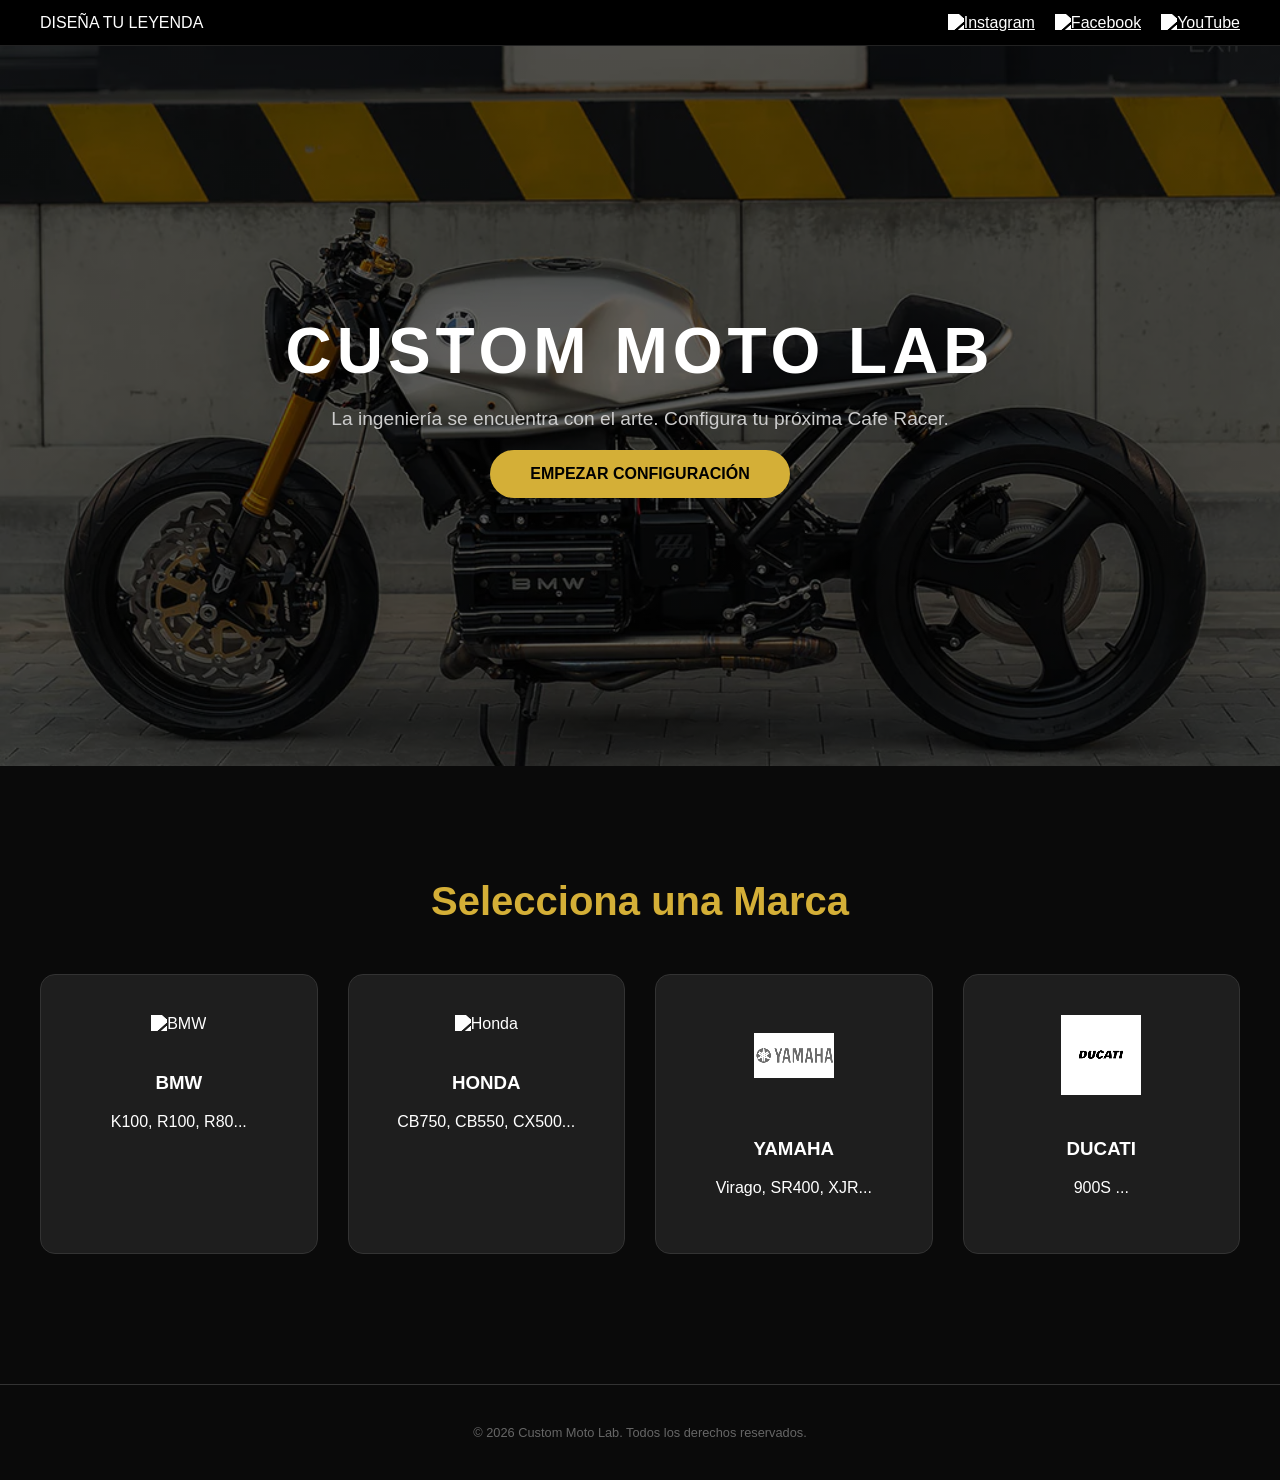
==== index.html @ 9e9fee02 "Add files via upload" ====
<!DOCTYPE html>
<html lang="es">
<head>
    <meta charset="UTF-8">
    <meta name="viewport" content="width=device-width, initial-scale=1.0">
    <title>Custom Moto Lab | Diseña tu leyenda</title>
    <link rel="stylesheet" href="style.css">
    
</head>
<body>
    <div class="top-bar">
        <div class="top-bar-container">
            <span class="top-bar-text">DISEÑA TU LEYENDA</span>
            <div class="social-icons">
                <a href="https://instagram.com" target="_blank"><img src="assets/logos/instagram.svg" alt="Instagram"></a>
                <a href="https://facebook.com" target="_blank"><img src="assets/logos/facebook.svg" alt="Facebook"></a>
                <a href="https://youtube.com" target="_blank"><img src="assets/logos/youtube.svg" alt="YouTube"></a>
            </div>
        </div>
    </div>

    <header class="hero">
        <div class="hero-content">
            <h1>Custom Moto Lab</h1>
            <p>La ingeniería se encuentra con el arte. Configura tu próxima Cafe Racer.</p>
            <a href="#marcas" class="btn-main">Empezar Configuración</a>
        </div>
    </header>

    <section id="marcas" class="brands-section">
        <h2>Selecciona una Marca</h2>
        
        <div class="brands-grid">
            <a href="bmw-models.html" class="brand-card">
                <img src="https://upload.wikimedia.org/wikipedia/commons/4/44/BMW.svg" alt="BMW">
                <h3>BMW</h3>
                <p>K100, R100, R80...</p>
            </a>

            <a href="honda-models.html" class="brand-card">
                <img src="https://upload.wikimedia.org/wikipedia/commons/7/7b/Honda_Logo.svg" alt="Honda">
                <h3>HONDA</h3>
                <p>CB750, CB550, CX500...</p>
            </a>

            <a href="yamaha-models.html" class="brand-card">
                <img src="ASSETS/LOGOS/YAMAHA-LOGO.jpg" alt="Yamaha">
                <h3>YAMAHA</h3>
                <p>Virago, SR400, XJR...</p>
            </a>

            <a href="ducati-models.html" class="brand-card">
                <img src="ASSETS/LOGOS/DUCATI-LOGO.jpg" alt="Ducati">
                <h3>DUCATI</h3>
                <p>900S ...</p>
            </a>
        </div>

        </div>
    </section>

    <footer style="padding: 40px; text-align: center; border-top: 1px solid #333; margin-top: 50px; font-size: 0.8rem; color: #666;">
        &copy; 2026 Custom Moto Lab. Todos los derechos reservados.
    </footer>

</body>
</html>
---- style.css ----
/* --- TOP BAR (Corregida) --- */
.top-bar {
    background-color: #000000; 
    height: 45px;           
    width: 100%;
    display: flex;
    align-items: center;
    position: relative; /* Se coloca en el flujo normal del documento */
    z-index: 1000;      /* Se asegura de estar por encima de cualquier capa */
    border-bottom: 1px solid #222;
}

.top-bar-container {
    max-width: 1200px;
    width: 100%;
    margin: 0 auto;
    padding: 0 20px;
    display: flex;
    justify-content: space-between; 
    align-items: center;
}

/* Logos Redes Sociales */
.social-icons {
    display: flex;
    gap: 20px;
}

.social-icons img {
    width: 20px;
    height: 20px;
    filter: brightness(0) invert(1); /* Los vuelve blancos */
    transition: 0.3s;
}

/* =========================================
   VARIABLES GLOBALES (ADN de Marca)
   ========================================= */
:root {
    /* Colores Principales */
    --accent: #0022fc;           /* Azul eléctrico profesional */
    --accent-gold: #d4af37;      /* Color dorado/premium */
    --accent-hover: #182466;     /* Azul oscuro para interacción */
    
    /* Fondos y Textos */
    --dark: #121212;
    --bg-dark: #0a0a0a;          /* Fondo base */
    --light: #f4f4f4;
    --panel-light: #ffffff;      /* Paneles de configuración */
    --card-bg: #1e1e1e;          /* Fondo de las tarjetas de motos */
    
    /* Tipografía y Bordes */
    --text-main: #333333;        /* Texto en paneles claros */
    --text-muted: #aaaaaa;       /* Texto secundario */
    --border-color: rgba(0, 0, 0, 0.1);
}

/* =========================================
   ESTILOS BASE
   ========================================= */
body {
    margin: 0;
    padding: 0;
    font-family: 'Segoe UI', Roboto, Helvetica, Arial, sans-serif;
    background-color: var(--bg-dark);
    color: white;
    overflow-x: hidden;
    scroll-behavior: smooth;
}

/* --- BANNER PRINCIPAL --- */
.hero {
    height: 80vh;
    background: linear-gradient(rgba(0,0,0,0.6), rgba(0,0,0,0.6)), url('ASSETS/FOTOS/BMW-K75.webp') center/cover;
    display: flex;
    align-items: center;
    justify-content: center;
    text-align: center;
    padding: 0 20px;
}

.hero-content h1 {
    font-size: 4rem;
    margin: 0;
    text-transform: uppercase;
    letter-spacing: 5px;
}

.hero-content p {
    font-size: 1.2rem;
    margin: 20px 0;
    color: #ccc;
}

/* =========================================
   BOTONES UNIFICADOS
   ========================================= */
.btn-main {
    padding: 15px 40px;
    background: var(--accent-gold);
    color: black;
    text-decoration: none;
    font-weight: bold;
    text-transform: uppercase;
    border-radius: 50px;
    transition: 0.3s;
    display: inline-block;
}

.btn-main:hover {
    background: white;
    letter-spacing: 2px;
}

.btn-configurar, .btn-atras {
    padding: 15px 30px;
    background: var(--accent);
    color: white;
    border: none;
    border-radius: 50px;
    cursor: pointer;
    font-weight: bold;
    text-transform: uppercase;
    transition: all 0.3s ease;
    text-decoration: none;
    display: inline-block;
    text-align: center;
    font-size: 0.85rem;
}

.btn-configurar2 {
    padding: 15px 30px;
    background: #d4af37;
    color: white;
    border: none;
    border-radius: 50px;
    cursor: pointer;
    font-weight: bold;
    text-transform: uppercase;
    transition: all 0.3s ease;
    text-decoration: none;
    display: inline-block;
    text-align: center;
    font-size: 0.85rem;
}

.btn-configurar:hover {
    background: var(--accent-hover);
    transform: translateY(-2px);
    box-shadow: 0 5px 15px rgba(0, 34, 252, 0.4);
}

.btn-volver-atras {
    text-decoration: none;
    color: #666;
    font-size: 0.75rem;
    font-weight: bold;
    text-transform: uppercase;
    letter-spacing: 1px;
    padding: 8px 15px;
    border: 1px solid #ddd;
    border-radius: 4px;
    transition: 0.3s;
}

.btn-volver-atras:hover {
    color: #d4af37;
    border-color: #d4af37;
}

/* =========================================
   SECCIÓN MARCAS (Logos)
   ========================================= */
.brands-section {
    padding: 80px 20px;
    max-width: 1200px;
    margin: 0 auto;
}

.brands-section h2 {
    text-align: center;
    font-size: 2.5rem;
    margin-bottom: 50px;
    color: var(--accent-gold);
}

.brands-grid {
    display: grid;
    grid-template-columns: repeat(auto-fit, minmax(250px, 1fr));
    gap: 30px;
}

.brand-card {
    background: #1e1e1e;
    border-radius: 15px;
    padding: 40px;
    text-align: center;
    transition: all 0.3s ease;
    text-decoration: none;
    color: white;
    border: 1px solid #333;
}

.brand-card:hover {
    transform: translateY(-10px);
    border-color: var(--accent-gold);
    box-shadow: 0 10px 30px rgba(212, 175, 55, 0.2);
}

.brand-card img {
    width: 80px;
    height: 80px;
    object-fit: contain;
    margin-bottom: 20px;
    filter: grayscale(1) brightness(2);
    transition: 0.3s;
}

.brand-card:hover img {
    filter: grayscale(0) brightness(1);
}

/* =========================================
   GRID DE MODELOS (BMW, Honda, etc.)
   ========================================= */
.models-grid {
    display: flex;
    flex-wrap: wrap;
    justify-content: center;
    gap: 30px;
    padding: 40px 20px;
    max-width: 1300px;
    margin: 0 auto;
}

.model-card {
    width: 350px;
    background: var(--card-bg);
    border-radius: 20px;
    overflow: hidden;
    border: 1px solid #333;
    transition: transform 0.3s ease, border-color 0.3s ease;
    display: flex;
    flex-direction: column;
}

.model-card:hover {
    transform: translateY(-10px);
    border-color: #d4af37;
}

.model-img {
    width: 100%;
    height: 220px;
    background-size: cover;
    background-position: center;
    border-bottom: 2px solid  #d4af37;
}

.model-info {
    padding: 25px;
    text-align: center;
    flex-grow: 1;
}

.model-info h3 {
    margin: 0 0 10px 0;
    font-size: 1.5rem;
    color: #fff;
}

.model-info p {
    color: var(--text-muted);
    font-size: 0.9rem;
    line-height: 1.5;
    margin-bottom: 25px;
}

/* =========================================
   CONFIGURADOR 3D (Sidebar y Acordeones)
   ========================================= */
/* Sidebar: La hacemos un contenedor que no se mueva */
/* Obligamos a la sidebar a ocupar todo el alto para que sirva de ancla */
.sidebar {
    width: 450px;
    background: #ffffff;
    display: flex;
    flex-direction: column;
    z-index: 5;
    margin-top: 45px;
    
}

.scroll-container {
    flex-grow: 1; 
    overflow-y: auto;
    padding-bottom: 0px; /* <--- CAMBIAR DE 20px A 0px */
}

.footer-sidebar {
    position: static; 
    width: 100%;
    /* Ajustamos: 15px arriba, 20px lados, 5px abajo */
    padding:20px ; /* <--- CAMBIAR ESTO */
    background: white; 
    border-top: 1px solid #ddd;
    box-sizing: border-box;
    
}

.btn-configurar {
    width: 100%;
    padding: 15px;
    background: #0022fc;
    color: white;
    border: none;
    border-radius: 50px;
    font-weight: bold;
    cursor: pointer;
}

/* Estilo para que el scroll se vea más fino (opcional) */
.scroll-container::-webkit-scrollbar {
    width: 6px;
}
.scroll-container::-webkit-scrollbar-thumb {
    background: #ddd;
    border-radius: 10px;
}

.sidebar-header {
    padding: 20px 25px;
    background: #f5f5f5;
    border-bottom: 1px solid var(--border-color);
    display: flex;
    justify-content: space-between;
    align-items: center;
}

.accordion {
    background: transparent;
    color: var(--accent);
    cursor: pointer;
    padding: 20px 25px;
    width: 100%;
    border: none;
    border-bottom: 1px solid var(--border-color);
    text-align: left;
    font-size: 0.8rem;
    font-weight: bold;
    text-transform: uppercase;
    display: flex;
    justify-content: space-between;
}

.accordion:hover, .accordion.active {
    background-color: var(--accent);
    color: white;
}

.panel {
    max-height: 0;
    overflow: hidden;
    transition: max-height 0.3s ease-out;
    background-color: #fcfcfc;
}

.panel-content {
    padding: 20px 25px;
}
/* Esta clase obliga a que la moto y el menú se pongan en paralelo */
.body-configurador {
    display: flex !important;
    flex-direction: row !important; /* Moto a la izquierda, Sidebar a la derecha */
    height: 100vh !important;
    width: 100vw !important;
    margin: 0;
    overflow: hidden;
}

/* Forzamos a que la moto ocupe todo el espacio restante */
.body-configurador model-viewer {
    flex: 1; 
    height: 100%;
    width: 100%;
    background: radial-gradient(#ffffff, #ccc8c8);
}

/* =========================================
   SELECTORES DE COLOR Y ACABADOS
   ========================================= */
.color-grid {
    display: flex;
    gap: 12px;
    flex-wrap: wrap;
    margin-bottom: 20px;
}

.color-dot {
    width: 35px;         /* Ajusta el tamaño a tu gusto */
    height: 35px;        /* Debe ser igual al ancho */
    border-radius: 50%;  /* Esto es lo que hace que sea un círculo */
    /* Sombra exterior para que flote y sombra interior para dar volumen */
    box-shadow: 
        0 10px 20px rgba(0,0,0,0.3),    /* Sombra en el suelo */
        inset 0 -10px 15px rgba(0,0,0,0.2), /* Sombra interna abajo (volumen) */
        inset 0 10px 15px rgba(255,255,255,0.3); /* Brillo arriba (luz) */
    /*background: radial-gradient(circle at 30% 30%, #ff6b6b, #e63946);
    filter: contrast(120%) brightness(90%);*/
    cursor: pointer;
    display: inline-block;
    margin: 5px;
    border: 2px solid transparent; 
    transition: transform 0.2s; /* Un toque extra para que se sienta fluido */
}
/* Opcional: un efecto cuando pasas el ratón por encima */
.color-dot:hover {
    transform: scale(1.1);
    border-color: #3498db;
}

.selected-option {
    border-color: var(--accent) !important;
    transform: scale(1.15);
    box-shadow: 0 0 12px rgba(0, 34, 252, 0.4);
}

.btn-finish {
    flex: 1; background: #222; color: white; border: 1px solid #333;
    padding: 8px; cursor: pointer; font-size: 9px; text-transform: uppercase;
}
.btn-finish:hover { background: var(--accent); border-color: white; }


/* =========================================
   INPUTS Y FORMULARIO
   ========================================= */
input, textarea {
    width: 100%;
    padding: 12px;
    margin-bottom: 15px;
    border: 1px solid #ddd;
    border-radius: 8px;
    box-sizing: border-box;
    font-family: inherit;
}

label {
    display: block;
    font-size: 0.7rem;
    font-weight: bold;
    text-transform: uppercase;
    margin-bottom: 8px;
    color: #666;
}

.topbar-code {
    position: fixed;
    top: 0;
    left: 0;
    width: 100%;
    height: 45px;
    background: rgba(17, 17, 17, 0.9);
    backdrop-filter: blur(10px);
    border-bottom: 1px solid #333;
    z-index: 1000;
    display: flex;
    align-items: center;
    color: white;
    font-family: sans-serif;
}

.topbar-content {
    display: flex;
    justify-content: space-between;
    align-items: center;
    width: 100%;
    padding: 0 20px;
}

.brand-small {
    font-size: 0.8rem;
    font-weight: bold;
    letter-spacing: 1px;
}

.custom-lab { color: #8d8d8d; font-weight: normal; }

.code-actions {
    display: flex;
    gap: 20px;
    align-items: center;
}

.code-display-wrapper {
    display: flex;
    align-items: center;
    background: #000;
    padding: 4px 10px;
    border-radius: 4px;
    border: 1px solid #444;
}

.label-mini {
    font-size: 0.6rem;
    color: #888;
    margin-right: 8px;
}

#display-code {
    font-family: monospace;
    font-size: 0.7rem;
    color: #B1B52E; /* Color amarillento de tu paleta */
    max-width: 150px;
    overflow: hidden;
    text-overflow: ellipsis;
    white-space: nowrap;
}

.btn-copy-icon {
    background: none;
    border: none;
    color: white;
    cursor: pointer;
    margin-left: 8px;
    opacity: 0.7;
    transition: 0.3s;
}

.btn-copy-icon:hover { opacity: 1; color: #B1B52E; }

.code-input-wrapper {
    display: flex;
    gap: 5px;
}

#input-code {
    background: #222;
    border: 1px solid #444;
    color: white;
    padding: 4px 8px;
    font-size: 0.7rem;
    border-radius: 3px;
    width: 120px;
}

.btn-load-code {
    background: #B1B52E;
    border: none;
    color: black;
    font-size: 0.65rem;
    font-weight: bold;
    padding: 10px 10px;
    cursor: pointer;
    border-radius: 6px;
}
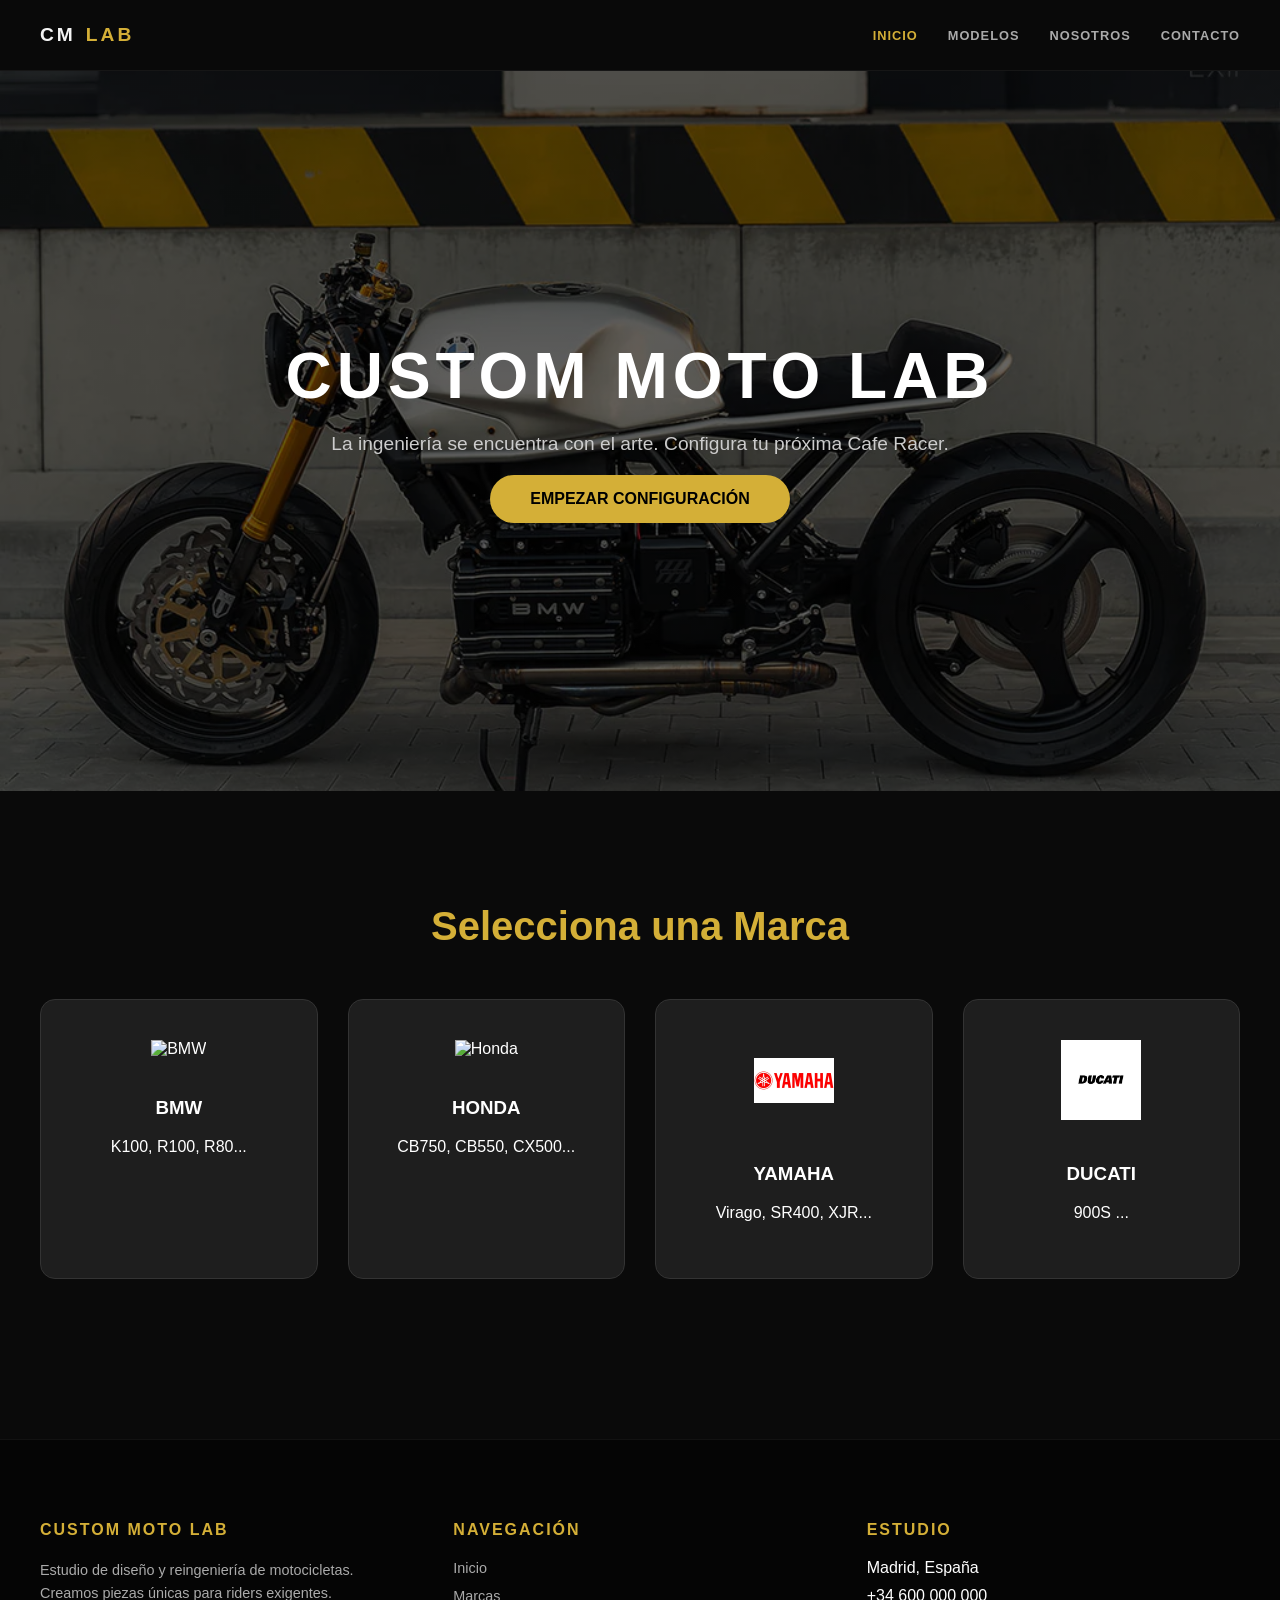
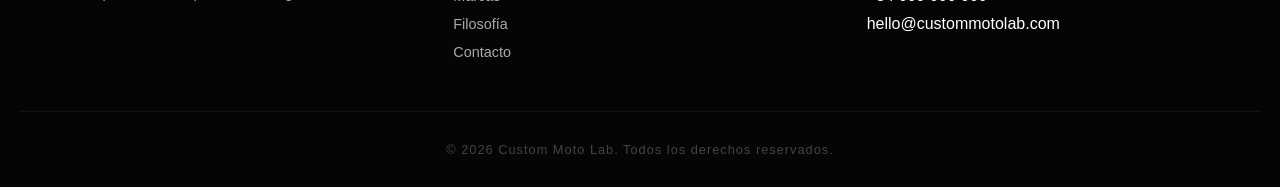
==== commit 3f0518ee: "Add files via upload" ====
--- a/index.html
+++ b/index.html
@@ -1,23 +1,27 @@
 <!DOCTYPE html>
 <html lang="es">
+
 <head>
     <meta charset="UTF-8">
     <meta name="viewport" content="width=device-width, initial-scale=1.0">
     <title>Custom Moto Lab | Diseña tu leyenda</title>
     <link rel="stylesheet" href="style.css">
-    
+
 </head>
+
 <body>
-    <div class="top-bar">
-        <div class="top-bar-container">
-            <span class="top-bar-text">DISEÑA TU LEYENDA</span>
-            <div class="social-icons">
-                <a href="https://instagram.com" target="_blank"><img src="assets/logos/instagram.svg" alt="Instagram"></a>
-                <a href="https://facebook.com" target="_blank"><img src="assets/logos/facebook.svg" alt="Facebook"></a>
-                <a href="https://youtube.com" target="_blank"><img src="assets/logos/youtube.svg" alt="YouTube"></a>
+    <!-- NAVBAR PREMIUM -->
+    <nav class="main-nav">
+        <div class="nav-container">
+            <a href="index.html" class="nav-logo">CM<span>LAB</span></a>
+            <div class="nav-links">
+                <a href="index.html" class="active">Inicio</a>
+                <a href="index.html#marcas">Modelos</a>
+                <a href="nosotros.html">Nosotros</a>
+                <a href="contacto.html">Contacto</a>
             </div>
         </div>
-    </div>
+    </nav>
 
     <header class="hero">
         <div class="hero-content">
@@ -29,7 +33,7 @@
 
     <section id="marcas" class="brands-section">
         <h2>Selecciona una Marca</h2>
-        
+
         <div class="brands-grid">
             <a href="bmw-models.html" class="brand-card">
                 <img src="https://upload.wikimedia.org/wikipedia/commons/4/44/BMW.svg" alt="BMW">
@@ -59,9 +63,36 @@
         </div>
     </section>
 
-    <footer style="padding: 40px; text-align: center; border-top: 1px solid #333; margin-top: 50px; font-size: 0.8rem; color: #666;">
-        &copy; 2026 Custom Moto Lab. Todos los derechos reservados.
+    <!-- FOOTER PREMIUM -->
+    <footer class="main-footer">
+        <div class="footer-container">
+            <div class="footer-col">
+                <h4>Custom Moto Lab</h4>
+                <p>Estudio de diseño y reingeniería de motocicletas. Creamos piezas únicas para riders exigentes.</p>
+            </div>
+            <div class="footer-col">
+                <h4>Navegación</h4>
+                <ul class="footer-links">
+                    <li><a href="index.html">Inicio</a></li>
+                    <li><a href="index.html#marcas">Marcas</a></li>
+                    <li><a href="nosotros.html">Filosofía</a></li>
+                    <li><a href="contacto.html">Contacto</a></li>
+                </ul>
+            </div>
+            <div class="footer-col">
+                <h4>Estudio</h4>
+                <ul class="footer-links">
+                    <li>Madrid, España</li>
+                    <li>+34 600 000 000</li>
+                    <li>hello@custommotolab.com</li>
+                </ul>
+            </div>
+        </div>
+        <div class="footer-bottom">
+            &copy; 2026 Custom Moto Lab. Todos los derechos reservados.
+        </div>
     </footer>
 
 </body>
+
 </html>
--- a/style.css
+++ b/style.css
@@ -1,36 +1,126 @@
-/* --- TOP BAR (Corregida) --- */
-.top-bar {
-    background-color: #000000; 
-    height: 45px;           
+/* =========================================
+   NAVBAR PREMIUM
+   ========================================= */
+.main-nav {
+    position: sticky;
+    top: 0;
     width: 100%;
-    display: flex;
-    align-items: center;
-    position: relative; /* Se coloca en el flujo normal del documento */
-    z-index: 1000;      /* Se asegura de estar por encima de cualquier capa */
-    border-bottom: 1px solid #222;
-}
-
-.top-bar-container {
+    height: 70px;
+    background: rgba(10, 10, 10, 0.85);
+    backdrop-filter: blur(12px);
+    -webkit-backdrop-filter: blur(12px);
+    border-bottom: 1px solid rgba(255, 255, 255, 0.05);
+    z-index: 1000;
+    display: flex;
+    align-items: center;
+}
+
+.nav-container {
     max-width: 1200px;
     width: 100%;
     margin: 0 auto;
-    padding: 0 20px;
-    display: flex;
-    justify-content: space-between; 
-    align-items: center;
-}
-
-/* Logos Redes Sociales */
-.social-icons {
-    display: flex;
-    gap: 20px;
-}
-
-.social-icons img {
-    width: 20px;
-    height: 20px;
-    filter: brightness(0) invert(1); /* Los vuelve blancos */
-    transition: 0.3s;
+    padding: 0 40px;
+    display: flex;
+    justify-content: space-between;
+    align-items: center;
+}
+
+.nav-logo {
+    color: var(--text-main);
+    text-decoration: none;
+    font-size: 1.2rem;
+    font-weight: 800;
+    letter-spacing: 3px;
+    text-transform: uppercase;
+    display: flex;
+    align-items: center;
+    gap: 10px;
+}
+
+.nav-logo span {
+    color: var(--accent-gold);
+}
+
+.nav-links {
+    display: flex;
+    gap: 30px;
+}
+
+.nav-links a {
+    color: var(--text-muted);
+    text-decoration: none;
+    font-size: 0.8rem;
+    font-weight: 600;
+    text-transform: uppercase;
+    letter-spacing: 1px;
+    transition: color 0.3s ease;
+}
+
+.nav-links a:hover, .nav-links a.active {
+    color: var(--accent-gold);
+}
+
+/* =========================================
+   FOOTER PREMIUM
+   ========================================= */
+.main-footer {
+    background: #050505;
+    border-top: 1px solid rgba(255, 255, 255, 0.05);
+    padding: 60px 20px 30px;
+    margin-top: 80px;
+}
+
+.footer-container {
+    max-width: 1200px;
+    margin: 0 auto;
+    display: grid;
+    grid-template-columns: repeat(auto-fit, minmax(250px, 1fr));
+    gap: 40px;
+    margin-bottom: 40px;
+}
+
+.footer-col h4 {
+    color: var(--accent-gold);
+    font-size: 1rem;
+    text-transform: uppercase;
+    letter-spacing: 2px;
+    margin-bottom: 20px;
+}
+
+.footer-col p {
+    color: var(--text-muted);
+    font-size: 0.9rem;
+    line-height: 1.6;
+}
+
+.footer-links {
+    list-style: none;
+    padding: 0;
+    margin: 0;
+}
+
+.footer-links li {
+    margin-bottom: 10px;
+}
+
+.footer-links a {
+    color: var(--text-muted);
+    text-decoration: none;
+    font-size: 0.90rem;
+    transition: color 0.3s ease;
+}
+
+.footer-links a:hover {
+    color: var(--accent-gold);
+}
+
+.footer-bottom {
+    text-align: center;
+    padding-top: 30px;
+    border-top: 1px solid rgba(255, 255, 255, 0.05);
+    color: #444;
+    font-size: 0.8rem;
+    letter-spacing: 1px;
 }
 
 /* =========================================
@@ -38,21 +128,21 @@
    ========================================= */
 :root {
     /* Colores Principales */
-    --accent: #0022fc;           /* Azul eléctrico profesional */
+    --accent: #d4af37;           /* Dorado (ex Azul eléctrico) */
     --accent-gold: #d4af37;      /* Color dorado/premium */
-    --accent-hover: #182466;     /* Azul oscuro para interacción */
+    --accent-hover: #ffffff;     /* Blanco para iteracción */
     
     /* Fondos y Textos */
     --dark: #121212;
     --bg-dark: #0a0a0a;          /* Fondo base */
     --light: #f4f4f4;
-    --panel-light: #ffffff;      /* Paneles de configuración */
+    --panel-light: #1a1a1a;      /* Paneles de configuración oscuro */
     --card-bg: #1e1e1e;          /* Fondo de las tarjetas de motos */
     
     /* Tipografía y Bordes */
-    --text-main: #333333;        /* Texto en paneles claros */
+    --text-main: #f4f4f4;        /* Texto en paneles oscuros */
     --text-muted: #aaaaaa;       /* Texto secundario */
-    --border-color: rgba(0, 0, 0, 0.1);
+    --border-color: rgba(255, 255, 255, 0.1);
 }
 
 /* =========================================
@@ -115,7 +205,7 @@
 .btn-configurar, .btn-atras {
     padding: 15px 30px;
     background: var(--accent);
-    color: white;
+    color: black;
     border: none;
     border-radius: 50px;
     cursor: pointer;
@@ -131,7 +221,7 @@
 .btn-configurar2 {
     padding: 15px 30px;
     background: #d4af37;
-    color: white;
+    color: black;
     border: none;
     border-radius: 50px;
     cursor: pointer;
@@ -147,7 +237,8 @@
 .btn-configurar:hover {
     background: var(--accent-hover);
     transform: translateY(-2px);
-    box-shadow: 0 5px 15px rgba(0, 34, 252, 0.4);
+    box-shadow: 0 5px 15px rgba(212, 175, 55, 0.4);
+    color: black;
 }
 
 .btn-volver-atras {
@@ -212,12 +303,13 @@
     height: 80px;
     object-fit: contain;
     margin-bottom: 20px;
-    filter: grayscale(1) brightness(2);
     transition: 0.3s;
+    /* Se elimina el filtro para que se vean bien por defecto */
 }
 
 .brand-card:hover img {
-    filter: grayscale(0) brightness(1);
+    transform: scale(1.1);
+    filter: drop-shadow(0 0 10px rgba(255,255,255,0.2));
 }
 
 /* =========================================
@@ -283,7 +375,7 @@
 /* Obligamos a la sidebar a ocupar todo el alto para que sirva de ancla */
 .sidebar {
     width: 450px;
-    background: #ffffff;
+    background: var(--panel-light);
     display: flex;
     flex-direction: column;
     z-index: 5;
@@ -302,8 +394,8 @@
     width: 100%;
     /* Ajustamos: 15px arriba, 20px lados, 5px abajo */
     padding:20px ; /* <--- CAMBIAR ESTO */
-    background: white; 
-    border-top: 1px solid #ddd;
+    background: var(--panel-light); 
+    border-top: 1px solid var(--border-color);
     box-sizing: border-box;
     
 }
@@ -311,8 +403,8 @@
 .btn-configurar {
     width: 100%;
     padding: 15px;
-    background: #0022fc;
-    color: white;
+    background: var(--accent);
+    color: black;
     border: none;
     border-radius: 50px;
     font-weight: bold;
@@ -324,13 +416,14 @@
     width: 6px;
 }
 .scroll-container::-webkit-scrollbar-thumb {
-    background: #ddd;
+    background: #444;
     border-radius: 10px;
 }
 
 .sidebar-header {
     padding: 20px 25px;
-    background: #f5f5f5;
+    background: var(--dark);
+    color: var(--text-main);
     border-bottom: 1px solid var(--border-color);
     display: flex;
     justify-content: space-between;
@@ -339,7 +432,8 @@
 
 .accordion {
     background: transparent;
-    color: var(--accent);
+    color: var(--text-main);
+    transition: background-color 0.2s;
     cursor: pointer;
     padding: 20px 25px;
     width: 100%;
@@ -354,19 +448,20 @@
 }
 
 .accordion:hover, .accordion.active {
-    background-color: var(--accent);
-    color: white;
+    background-color: var(--dark);
+    color: var(--accent);
 }
 
 .panel {
     max-height: 0;
     overflow: hidden;
     transition: max-height 0.3s ease-out;
-    background-color: #fcfcfc;
+    background-color: var(--dark);
 }
 
 .panel-content {
     padding: 20px 25px;
+    color: var(--text-main);
 }
 /* Esta clase obliga a que la moto y el menú se pongan en paralelo */
 .body-configurador {
@@ -387,13 +482,57 @@
 }
 
 /* =========================================
+   VIEWER WRAPPER (PREMIUM DARK STUDIO)
+   ========================================= */
+.viewer-wrapper {
+    flex: 1;
+    position: relative;
+    height: 100%;
+    overflow: hidden;
+}
+
+.viewer-wrapper model-viewer {
+    width: 100%;
+    height: 100%;
+    /* Gradient radial premium ultra oscuro simulando un ciclorama de estudio fotográfico */
+    background: radial-gradient(circle at center 60%, #1a1a1a 0%, #050505 80%, #000000 100%);
+    --poster-color: transparent; /* Evita guiños o flashes blancos al cargar */
+}
+
+
+/* =========================================
    SELECTORES DE COLOR Y ACABADOS
    ========================================= */
 .color-grid {
     display: flex;
     gap: 12px;
     flex-wrap: wrap;
-    margin-bottom: 20px;
+    margin-bottom: 15px;
+}
+
+/* Espaciado uniforme entre bloques dentro del acordeón:
+   label → elemento → label → elemento... siempre 15px */
+.contenedor-acabados {
+    display: flex;
+    gap: 12px;
+    flex-wrap: wrap;
+    margin-bottom: 15px;
+    align-items: center;
+}
+
+.panel-content label {
+    margin-top: 0;
+    display: block;
+    font-size: 0.7rem;
+    font-weight: bold;
+    text-transform: uppercase;
+    margin-bottom: 15px;
+    color: var(--text-muted);
+}
+
+/* El primer label de cada panel no necesita margen superior */
+.panel-content label:first-child {
+    margin-top: 0;
 }
 
 .color-dot {
@@ -422,25 +561,140 @@
 .selected-option {
     border-color: var(--accent) !important;
     transform: scale(1.15);
-    box-shadow: 0 0 12px rgba(0, 34, 252, 0.4);
-}
+    box-shadow: 0 0 12px rgba(212, 175, 55, 0.4);
+}
+
+/* =========================================
+   SELECTORES VISUALES DE ACABADO (Iconos circulares)
+   ========================================= */
+.finish-dot {
+    width: 35px;
+    height: 35px;
+    border-radius: 50%;
+    cursor: pointer;
+    border: 2px solid transparent;
+    transition: transform 0.2s ease, border-color 0.2s ease, box-shadow 0.2s ease;
+    display: inline-block;
+    position: relative;
+    padding: 0;
+    flex-shrink: 0;
+    margin: 8px;
+}
+
+.finish-dot:hover {
+    transform: scale(1.12);
+    border-color: var(--accent);
+    box-shadow: 0 0 10px rgba(212, 175, 55, 0.3);
+}
+
+.finish-dot.selected-option {
+    border-color: var(--accent) !important;
+    transform: scale(1.18) !important;
+    box-shadow: 0 0 14px rgba(212, 175, 55, 0.5) !important;
+}
+
+/* Normal: brillo automotriz clásico (gloss) */
+.finish-normal {
+    background: 
+        radial-gradient(ellipse at 40% 15%, rgba(255,255,255,0.7) 0%, transparent 40%),
+        radial-gradient(circle at 60% 80%, rgba(0,0,0,0.5) 0%, transparent 60%),
+        radial-gradient(circle at 50% 50%, #8a8a8a 0%, #404040 100%);
+    box-shadow: 
+        0 4px 10px rgba(0,0,0,0.5),
+        inset 0 1px 1px rgba(255,255,255,0.4),
+        inset 0 -2px 4px rgba(0,0,0,0.4);
+}
+
+/* Cromo: reflejo de horizonte muy contrastado */
+.finish-cromo {
+    background: 
+        linear-gradient(160deg, 
+            #ffffff 0%, 
+            #f0f0f0 20%, 
+            #8a8a8a 48%, 
+            #222222 50%, 
+            #5a5a5a 52%, 
+            #e8e8e8 80%, 
+            #ffffff 100%);
+    box-shadow: 
+        0 4px 10px rgba(0,0,0,0.5),
+        inset 0 1px 3px rgba(255,255,255,0.9),
+        inset 0 -2px 4px rgba(0,0,0,0.4);
+}
+
+/* Mate: textura plana y polvorienta, casi sin luz */
+.finish-mate {
+    background: 
+        radial-gradient(circle at 50% 0%, rgba(255,255,255,0.1) 0%, transparent 40%),
+        #444444;
+    box-shadow: 
+        0 4px 10px rgba(0,0,0,0.5),
+        inset 0 1px 1px rgba(255,255,255,0.1),
+        inset 0 -2px 4px rgba(0,0,0,0.3);
+}
+
 
 .btn-finish {
-    flex: 1; background: #222; color: white; border: 1px solid #333;
-    padding: 8px; cursor: pointer; font-size: 9px; text-transform: uppercase;
-}
-.btn-finish:hover { background: var(--accent); border-color: white; }
+    flex: 1;
+    position: relative;
+    background: linear-gradient(145deg, #2a2a2a, #1a1a1a);
+    color: #aaa;
+    border: 1px solid #3a3a3a;
+    padding: 10px 6px;
+    cursor: pointer;
+    font-size: 0.6rem;
+    font-weight: 700;
+    text-transform: uppercase;
+    letter-spacing: 0.08em;
+    border-radius: 6px;
+    transition: all 0.25s ease;
+    overflow: hidden;
+}
+
+/* Shimmer de luz al pasar el ratón */
+.btn-finish::before {
+    content: '';
+    position: absolute;
+    top: 0; left: -100%;
+    width: 100%; height: 100%;
+    background: linear-gradient(90deg, transparent, rgba(255,255,255,0.06), transparent);
+    transition: left 0.4s ease;
+}
+
+.btn-finish:hover::before {
+    left: 100%;
+}
+
+.btn-finish:hover {
+    background: linear-gradient(145deg, #333, #222);
+    border-color: var(--accent);
+    color: var(--accent);
+    box-shadow: 0 0 10px rgba(212, 175, 55, 0.15);
+    transform: translateY(-1px);
+}
+
+/* Estado seleccionado: gold premium */
+.btn-finish.selected-option {
+    background: linear-gradient(145deg, #3a3200, #241f00);
+    border-color: var(--accent) !important;
+    color: var(--accent) !important;
+    box-shadow: 0 0 14px rgba(212, 175, 55, 0.35),
+                inset 0 1px 0 rgba(212, 175, 55, 0.15);
+    transform: none;
+}
 
 
 /* =========================================
    INPUTS Y FORMULARIO
    ========================================= */
-input, textarea {
-    width: 100%;
-    padding: 12px;
-    margin-bottom: 15px;
-    border: 1px solid #ddd;
-    border-radius: 8px;
+input, textarea, select {
+    width: 100% !important;
+    padding: 12px !important;
+    margin-bottom: 15px !important;
+    border: 1px solid var(--border-color) !important;
+    background: var(--dark) !important;
+    color: var(--text-main) !important;
+    border-radius: 8px !important;
     box-sizing: border-box;
     font-family: inherit;
 }
@@ -451,7 +705,7 @@
     font-weight: bold;
     text-transform: uppercase;
     margin-bottom: 8px;
-    color: #666;
+    color: var(--text-muted);
 }
 
 .topbar-code {
@@ -510,7 +764,7 @@
 #display-code {
     font-family: monospace;
     font-size: 0.7rem;
-    color: #B1B52E; /* Color amarillento de tu paleta */
+    color: var(--accent-gold); /* Color dorado premium */
     max-width: 150px;
     overflow: hidden;
     text-overflow: ellipsis;
@@ -527,31 +781,469 @@
     transition: 0.3s;
 }
 
-.btn-copy-icon:hover { opacity: 1; color: #B1B52E; }
+.btn-copy-icon:hover { opacity: 1; color: var(--accent-gold); }
 
 .code-input-wrapper {
     display: flex;
     gap: 5px;
+    align-items: center;
 }
 
 #input-code {
-    background: #222;
-    border: 1px solid #444;
-    color: white;
-    padding: 4px 8px;
-    font-size: 0.7rem;
-    border-radius: 3px;
-    width: 120px;
+    background: #222 !important;
+    border: 1px solid #444 !important;
+    color: white !important;
+    padding: 6px 8px !important;
+    font-size: 0.7rem !important;
+    border-radius: 4px !important;
+    width: 120px !important;
+    margin-bottom: 0 !important;
 }
 
 .btn-load-code {
-    background: #B1B52E;
+    background: var(--accent-gold);
     border: none;
     color: black;
     font-size: 0.65rem;
     font-weight: bold;
-    padding: 10px 10px;
+    padding: 6px 12px;
     cursor: pointer;
+    border-radius: 4px;
+    height: 100%;
+}
+
+#ar-button {
+  background-image: url(https://modelviewer.dev/shared-assets/icons/ar_icon.png);
+  background-repeat: no-repeat;
+  background-size: 20px 20px;
+  background-position: 12px 50%;
+  background-color: #fff;
+  position: absolute;
+  left: 50%;
+  transform: translateX(-50%);
+  white-space: nowrap;
+  bottom: 16px;
+  padding: 0px 16px 0px 40px;
+  font-family: Roboto Regular, Helvetica Neue, sans-serif;
+  font-size: 14px;
+  color:#4285f4;
+  height: 36px;
+  line-height: 36px;
+  border-radius: 18px;
+  border: 1px solid #DADCE0;
+}
+
+#ar-button:active {
+  background-color: #E8EAED;
+}
+
+#ar-button:focus {
+  outline: none;
+}
+
+#ar-button:focus-visible {
+  outline: 1px solid #4285f4;
+}
+
+@keyframes circle {
+  from { transform: translateX(-50%) rotate(0deg); }
+  to   { transform: translateX(-50%) rotate(360deg); }
+}
+
+@keyframes elongate {
+  from { transform: translateX(100px); }
+  to   { transform: translateX(-100px); }
+}
+
+model-viewer > #ar-prompt {
+  position: absolute;
+  left: 50%;
+  bottom: 60px;
+  animation: elongate 2s infinite ease-in-out alternate;
+  display: none;
+}
+
+model-viewer[ar-status="session-started"] > #ar-prompt {
+  display: block;
+}
+
+model-viewer > #ar-prompt > img {
+  animation: circle 4s linear infinite;
+}
+
+
+
+
+/* =========================================
+   PÁGINAS INTERIORES (Nosotros / Contacto)
+   ========================================= */
+.page-hero {
+    height: 50vh;
+    display: flex;
+    align-items: center;
+    justify-content: center;
+    text-align: center;
+    background: linear-gradient(to bottom, rgba(10,10,10,0.3), #0a0a0a), url('ASSETS/FOTOS/BMW-K75.webp') center/cover;
+    position: relative;
+    border-bottom: 1px solid rgba(255,255,255,0.05);
+}
+
+.page-hero h1 {
+    font-size: 3.5rem;
+    text-transform: uppercase;
+    letter-spacing: 4px;
+    margin: 0;
+    color: var(--text-main);
+}
+
+.page-hero p {
+    color: var(--accent-gold);
+    font-size: 1.2rem;
+    letter-spacing: 2px;
+    text-transform: uppercase;
+    margin-top: 10px;
+}
+
+/* --- NOSOTROS (About) --- */
+.about-section {
+    max-width: 1200px;
+    margin: 80px auto;
+    padding: 0 40px;
+    display: grid;
+    grid-template-columns: 1fr 1fr;
+    gap: 60px;
+    align-items: center;
+}
+
+.about-text h2 {
+    font-size: 2.2rem;
+    color: var(--accent-gold);
+    text-transform: uppercase;
+    letter-spacing: 2px;
+    margin-bottom: 30px;
+}
+
+.about-text p {
+    color: var(--text-muted);
+    font-size: 1.1rem;
+    line-height: 1.8;
+    margin-bottom: 20px;
+}
+
+.about-image img {
+    width: 100%;
+    border-radius: 8px;
+    border: 1px solid rgba(255,255,255,0.05);
+    box-shadow: 0 20px 40px rgba(0,0,0,0.5);
+    filter: grayscale(0.5) contrast(1.1);
+    transition: filter 0.5s ease;
+}
+
+.about-image img:hover {
+    filter: grayscale(0) contrast(1.1);
+}
+
+@media (max-width: 768px) {
+    .about-section {
+        grid-template-columns: 1fr;
+    }
+}
+
+/* --- CONTACTO --- */
+.contact-section {
+    max-width: 1000px;
+    margin: 80px auto;
+    padding: 0 40px;
+    display: grid;
+    grid-template-columns: 1fr 2fr;
+    gap: 60px;
+}
+
+.contact-info .info-block {
+    margin-bottom: 40px;
+}
+
+.info-block h3 {
+    color: var(--accent-gold);
+    font-size: 0.9rem;
+    text-transform: uppercase;
+    letter-spacing: 2px;
+    margin-bottom: 10px;
+}
+
+.info-block p {
+    color: var(--text-muted);
+    font-size: 1.1rem;
+    line-height: 1.6;
+}
+
+.contact-form {
+    background: #111;
+    padding: 40px;
+    border-radius: 12px;
+    border: 1px solid rgba(255,255,255,0.05);
+    box-shadow: 0 10px 30px rgba(0,0,0,0.3);
+}
+
+.contact-form .form-group {
+    margin-bottom: 25px;
+}
+
+.contact-form label {
+    color: var(--text-muted);
+    font-size: 0.8rem;
+    letter-spacing: 1px;
+    margin-bottom: 8px;
+    display: block;
+}
+
+.contact-form input,
+.contact-form select,
+.contact-form textarea {
+    width: 100%;
+    background: rgba(0,0,0,0.5) !important;
+    border: 1px solid rgba(255,255,255,0.1) !important;
+    color: white !important;
+    padding: 15px !important;
+    border-radius: 6px !important;
+    font-size: 1rem;
+    transition: border-color 0.3s ease, box-shadow 0.3s ease;
+}
+
+.contact-form input:focus,
+.contact-form select:focus,
+.contact-form textarea:focus {
+    border-color: var(--accent-gold) !important;
+    outline: none;
+    box-shadow: 0 0 10px rgba(212, 175, 55, 0.1);
+}
+
+.contact-form textarea {
+    resize: vertical;
+    min-height: 150px;
+}
+
+.btn-submit {
+    width: 100%;
+    padding: 18px;
+    background: var(--accent-gold);
+    color: black;
+    border: none;
     border-radius: 6px;
-}
-
+    font-size: 1rem;
+    font-weight: bold;
+    text-transform: uppercase;
+    letter-spacing: 2px;
+    cursor: pointer;
+    transition: all 0.3s ease;
+}
+
+.btn-submit:hover {
+    background: white;
+    transform: translateY(-2px);
+    box-shadow: 0 10px 20px rgba(212, 175, 55, 0.2);
+}
+
+@media (max-width: 768px) {
+    .contact-section {
+        grid-template-columns: 1fr;
+    }
+}
+
+.modal-overlay {
+    position: fixed;
+    top: 0;
+    left: 0;
+    width: 100vw;
+    height: 100vh;
+    background: rgba(0, 0, 0, 0.85); /* Fondo muy oscuro semitransparente */
+    backdrop-filter: blur(5px);
+    z-index: 2147483647 !important; /* Asegura que tape todo, incluso la sidebar y el topbar */
+    display: none; /* Oculto por defecto */
+    justify-content: center;
+    align-items: center;
+}
+
+.modal-content {
+    background: var(--dark);
+    border: 1px solid var(--accent-gold);
+    border-radius: 12px;
+    padding: 40px;
+    width: 90%;
+    max-width: 500px;
+    box-shadow: 0 10px 40px rgba(0,0,0,0.8), 0 0 20px rgba(212, 175, 55, 0.2);
+    position: relative;
+    color: var(--text-main);
+}
+
+.modal-content h3 {
+    text-align: center;
+    color: var(--accent-gold);
+    margin-top: 0;
+    margin-bottom: 25px;
+    text-transform: uppercase;
+    letter-spacing: 2px;
+}
+
+
+/* =========================================
+   PANTALLA DE CARGA (LOADING SCREEN)
+   ========================================= */
+.loading-screen {
+    position: fixed;
+    top: 0;
+    left: 0;
+    width: 100vw;
+    height: 100vh;
+    background-color: var(--bg-dark);
+    z-index: 2147483647 !important;
+    display: flex;
+    flex-direction: column;
+    justify-content: center;
+    align-items: center;
+    transition: opacity 0.8s ease, visibility 0.8s ease;
+}
+
+.spinner {
+    width: 60px;
+    height: 60px;
+    border: 4px solid rgba(212, 175, 55, 0.2); /* Borde suave dorado */
+    border-top-color: var(--accent-gold); /* Borde principal dorado */
+    border-radius: 50%;
+    animation: spin 1s linear infinite;
+    margin-bottom: 20px;
+}
+
+.loading-text {
+    color: var(--accent-gold);
+    font-size: 1.2rem;
+    font-weight: bold;
+    text-transform: uppercase;
+    letter-spacing: 2px;
+    animation: pulse 1.5s ease-in-out infinite;
+}
+
+@keyframes spin {
+    to { transform: rotate(360deg); }
+}
+
+@keyframes pulse {
+    0% { opacity: 0.6; }
+    50% { opacity: 1; }
+    100% { opacity: 0.6; }
+}
+
+/* Clase añadida vía JS cuando carga el modelo */
+.loading-hidden {
+    opacity: 0;
+    visibility: hidden;
+}
+
+/* =========================================
+   MEDIA QUERIES (RESPONSIVE MOBILE)
+   ========================================= */
+@media (max-width: 768px) {
+    /* Navbar Premium */
+    .nav-container {
+        flex-direction: column;
+        padding: 10px 20px;
+        gap: 15px;
+    }
+    .main-nav {
+        height: auto;
+        padding-bottom: 15px;
+    }
+    .nav-links {
+        gap: 15px;
+        flex-wrap: wrap;
+        justify-content: center;
+    }
+
+    /* Configurador 3D (Body + Layout) */
+    .body-configurador {
+        flex-direction: column !important;
+        height: 100vh !important;
+        overflow: hidden;
+    }
+
+    .viewer-wrapper {
+        flex: none !important;
+        height: 50vh !important;
+        width: 100% !important;
+    }
+    
+    .sidebar {
+        width: 100% !important;
+        flex: 1 !important;
+        margin-top: 0 !important;
+        border-top: 2px solid var(--accent-gold);
+        height: 50vh; /* Fallback if flex doesn't restrict perfectly */
+    }
+
+    /* Topbar Variables (Código Configuración) */
+    .topbar-content {
+        padding: 0 10px;
+        flex-wrap: nowrap;
+    }
+    .brand-small {
+        font-size: 0.65rem;
+        line-height: 1.2;
+    }
+    .custom-lab {
+        display: block;
+        font-size: 0.55rem;
+    }
+    .code-actions {
+        gap: 8px;
+    }
+    .label-mini {
+        display: none; /* Hide for space */
+    }
+    #display-code {
+        max-width: 60px;
+    }
+    #input-code {
+        width: 70px !important;
+        padding: 6px !important;
+    }
+    .btn-load-code {
+        padding: 6px 10px;
+        font-size: 0.6rem;
+    }
+
+    /* Modals & Home */
+    .modal-content {
+        padding: 25px 20px;
+    }
+    .hero-content h1 {
+        font-size: 2.5rem;
+    }
+    .hero-content p {
+        font-size: 1rem;
+    }
+    .page-hero h1 {
+        font-size: 2.2rem;
+    }
+    
+    /* Model Grids and Brands */
+    .brands-grid {
+        grid-template-columns: repeat(auto-fit, minmax(150px, 1fr));
+        gap: 15px;
+    }
+    .brand-card {
+        padding: 20px;
+    }
+    .model-card {
+        width: 100%;
+    }
+
+    /* Footer */
+    .footer-container {
+        grid-template-columns: 1fr;
+        text-align: center;
+        gap: 30px;
+    }
+    .main-footer {
+        padding-top: 40px;
+    }
+}
